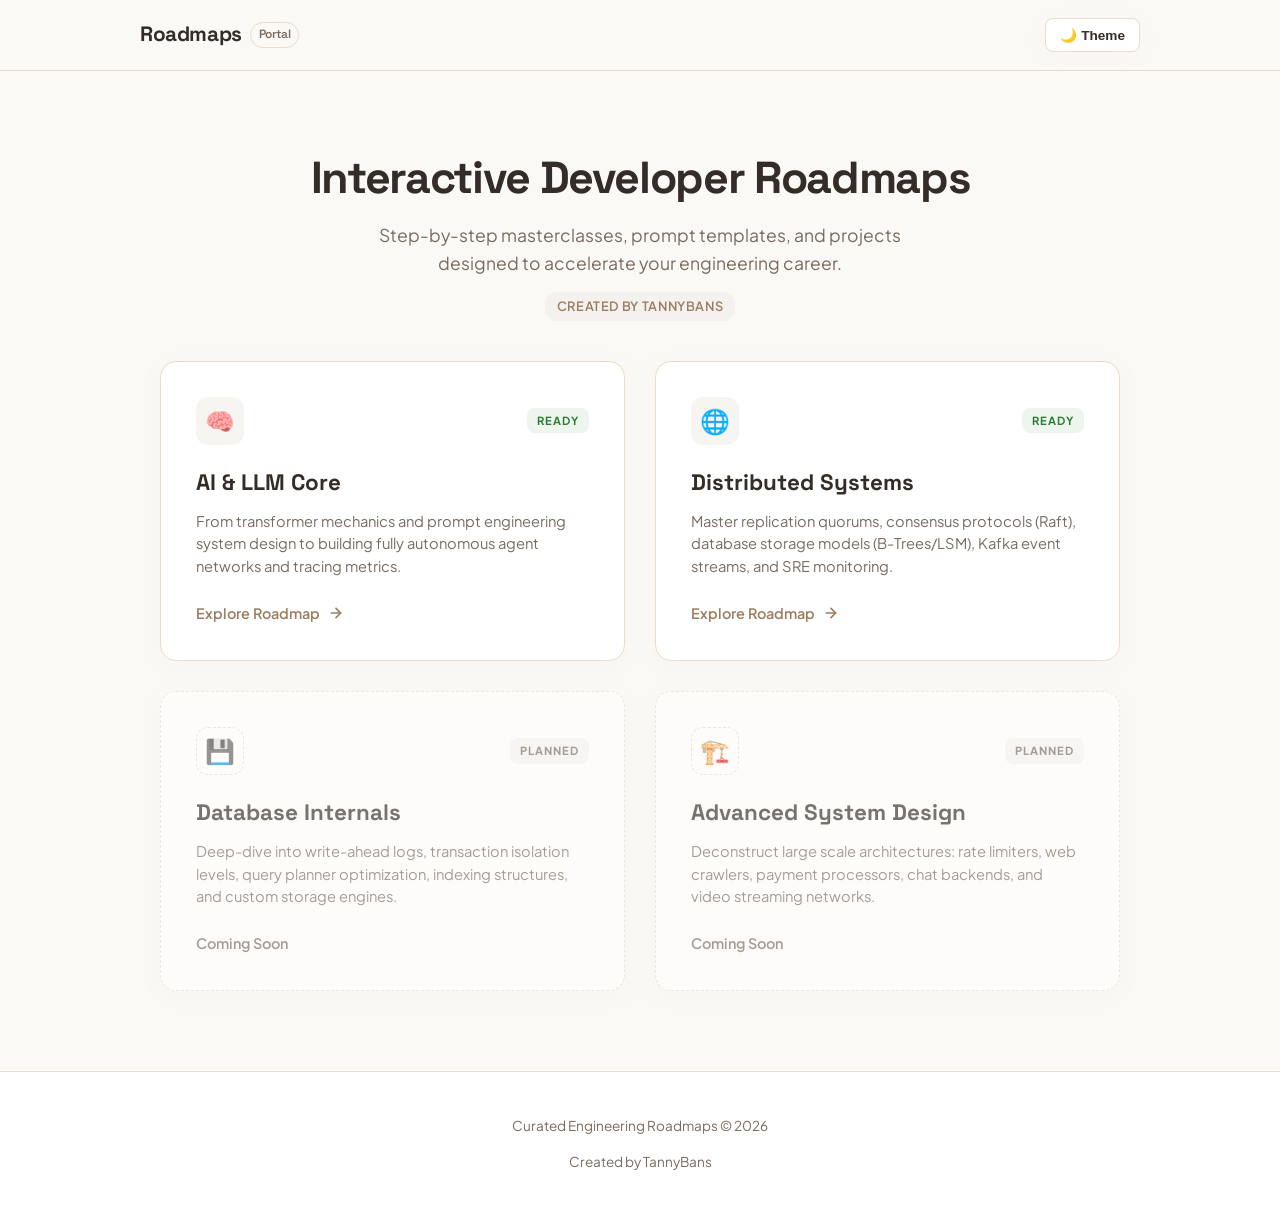
==== index.html @ 7fb56b15 "index" ====
<!DOCTYPE html>
<html lang="en">
<head>
    <meta charset="UTF-8">
    <meta name="viewport" content="width=device-width, initial-scale=1.0">
    <title>Curated Engineering Roadmaps</title>
    <!-- Google Fonts: Plus Jakarta Sans for body, Space Grotesk for headings -->
    <link rel="preconnect" href="https://fonts.googleapis.com">
    <link rel="preconnect" href="https://fonts.gstatic.com" crossorigin>
    <link href="https://fonts.googleapis.com/css2?family=Plus+Jakarta+Sans:wght@400;500;600;700&family=Space+Grotesk:wght@500;600;700&display=swap" rel="stylesheet">
    <style>
        :root {
            /* Warm Paper Mode (Default Theme) */
            --bg-main: #fbf9f6;
            --bg-card: #ffffff;
            --border-card: #ebdcc9;
            --text-main: #342c26;
            --text-muted: #7a6b5f;
            --accent-primary: #9b7e61;
            --accent-hover: #7d654d;
            --shadow-card: 0 4px 24px rgba(155, 126, 97, 0.04);
            --header-border: #ebdcc9;
        }

        [data-theme="dark"] {
            /* Midnight Obsidian Mode */
            --bg-main: #0c0f18;
            --bg-card: #121724;
            --border-card: #1d273a;
            --text-main: #e2e8f0;
            --text-muted: #8a99ad;
            --accent-primary: #38bdf8;
            --accent-hover: #0ea5e9;
            --shadow-card: 0 4px 24px rgba(0, 0, 0, 0.25);
            --header-border: #1d273a;
        }

        * {
            box-sizing: border-box;
        }

        body {
            margin: 0;
            padding: 0;
            background-color: var(--bg-main);
            color: var(--text-main);
            font-family: 'Plus Jakarta Sans', sans-serif;
            line-height: 1.6;
            -webkit-font-smoothing: antialiased;
            transition: background-color 0.25s ease, color 0.25s ease;
            display: flex;
            flex-direction: column;
            min-height: 100vh;
        }

        .btn-toggle {
            transition: background-color 0.2s ease, border-color 0.2s ease, color 0.2s ease;
        }

        /* Top Sticky Header */
        .sticky-header {
            position: sticky;
            top: 0;
            z-index: 100;
            background-color: var(--bg-main);
            border-bottom: 1px solid var(--header-border);
            padding: 18px 24px;
        }

        .header-content {
            max-width: 1000px;
            margin: 0 auto;
            display: flex;
            justify-content: space-between;
            align-items: center;
        }

        .logo-section h1 {
            font-family: 'Space Grotesk', sans-serif;
            font-size: 1.3rem;
            margin: 0;
            color: var(--text-main);
            letter-spacing: -0.02em;
            display: flex;
            align-items: center;
            gap: 8px;
        }

        .logo-section span {
            font-size: 0.75rem;
            font-weight: 600;
            color: var(--text-muted);
            border: 1px solid var(--border-card);
            padding: 2px 8px;
            border-radius: 20px;
        }

        .theme-toggle-btn {
            background-color: var(--bg-card);
            border: 1px solid var(--border-card);
            color: var(--text-main);
            padding: 8px 14px;
            border-radius: 8px;
            cursor: pointer;
            font-size: 0.85rem;
            font-weight: 600;
            box-shadow: var(--shadow-card);
        }

        .theme-toggle-btn:hover {
            border-color: var(--accent-primary);
        }

        /* Hero Section */
        .hero {
            max-width: 800px;
            margin: 80px auto 40px auto;
            text-align: center;
            padding: 0 20px;
        }

        .hero h2 {
            font-family: 'Space Grotesk', sans-serif;
            font-size: 2.8rem;
            font-weight: 700;
            margin: 0 0 16px 0;
            line-height: 1.2;
            letter-spacing: -0.03em;
        }

        .hero p {
            font-size: 1.1rem;
            color: var(--text-muted);
            max-width: 550px;
            margin: 0 auto;
        }

        /* Creator Tag */
        .creator-tag {
            display: inline-block;
            margin-top: 15px;
            font-size: 0.8rem;
            font-weight: 600;
            color: var(--accent-primary);
            background-color: rgba(155, 126, 97, 0.06);
            padding: 4px 12px;
            border-radius: 12px;
            letter-spacing: 0.05em;
            text-transform: uppercase;
        }

        [data-theme="dark"] .creator-tag {
            background-color: rgba(56, 189, 248, 0.06);
        }

        /* Grid Section */
        .portal-grid {
            max-width: 1000px;
            width: 100%;
            margin: 0 auto;
            padding: 0 20px 80px 20px;
            display: grid;
            grid-template-columns: repeat(2, 1fr);
            gap: 30px;
            flex-grow: 1;
        }

        @media (max-width: 768px) {
            .portal-grid {
                grid-template-columns: 1fr;
            }
            .hero h2 {
                font-size: 2.2rem;
            }
        }

        /* Card Designs */
        .roadmap-card {
            background-color: var(--bg-card);
            border: 1px solid var(--border-card);
            border-radius: 16px;
            padding: 35px;
            box-shadow: var(--shadow-card);
            display: flex;
            flex-direction: column;
            justify-content: space-between;
            transition: border-color 0.25s ease, transform 0.25s ease, box-shadow 0.25s ease;
            text-decoration: none;
            color: inherit;
        }

        .roadmap-card:hover {
            border-color: var(--accent-primary);
            transform: translateY(-4px);
            box-shadow: 0 12px 30px rgba(0, 0, 0, 0.04);
        }

        [data-theme="dark"] .roadmap-card:hover {
            box-shadow: 0 12px 30px rgba(0, 0, 0, 0.3);
        }

        .card-header {
            display: flex;
            align-items: center;
            justify-content: space-between;
            margin-bottom: 20px;
        }

        .card-icon {
            width: 48px;
            height: 48px;
            border-radius: 12px;
            background-color: rgba(155, 126, 97, 0.08);
            color: var(--accent-primary);
            display: flex;
            align-items: center;
            justify-content: center;
            font-size: 1.5rem;
        }

        [data-theme="dark"] .card-icon {
            background-color: rgba(56, 189, 248, 0.08);
        }

        .card-status {
            font-size: 0.7rem;
            font-weight: 700;
            text-transform: uppercase;
            letter-spacing: 1px;
            background-color: rgba(46, 125, 50, 0.08);
            color: #2e7d32;
            padding: 4px 10px;
            border-radius: 8px;
        }

        .card-body h3 {
            font-family: 'Space Grotesk', sans-serif;
            font-size: 1.4rem;
            margin: 0 0 10px 0;
            color: var(--text-main);
        }

        .card-body p {
            font-size: 0.92rem;
            color: var(--text-muted);
            margin: 0 0 25px 0;
            line-height: 1.5;
        }

        .card-footer {
            display: flex;
            align-items: center;
            gap: 8px;
            font-weight: 600;
            font-size: 0.9rem;
            color: var(--accent-primary);
        }

        .card-footer svg {
            transition: transform 0.2s ease;
        }

        .roadmap-card:hover .card-footer svg {
            transform: translateX(4px);
        }

        /* Coming Soon Card styling */
        .roadmap-card.coming-soon {
            opacity: 0.65;
            border-style: dashed;
            cursor: default;
        }

        .roadmap-card.coming-soon:hover {
            transform: none;
            border-color: var(--border-card);
            box-shadow: var(--shadow-card);
        }

        .roadmap-card.coming-soon .card-icon {
            background-color: transparent;
            border: 1px dashed var(--border-card);
            color: var(--text-muted);
        }

        .roadmap-card.coming-soon .card-status {
            background-color: rgba(122, 107, 95, 0.08);
            color: var(--text-muted);
        }

        .roadmap-card.coming-soon .card-footer {
            color: var(--text-muted);
        }

        /* Footer styling */
        footer {
            text-align: center;
            padding: 30px 20px;
            border-top: 1px solid var(--header-border);
            color: var(--text-muted);
            font-size: 0.85rem;
            background-color: var(--bg-card);
        }
    </style>
</head>
<body>

    <!-- Sticky Header -->
    <div class="sticky-header">
        <div class="header-content">
            <div class="logo-section">
                <h1>Roadmaps <span>Portal</span></h1>
            </div>
            <button class="theme-toggle-btn btn-toggle" id="theme-toggle-btn" onclick="toggleTheme()">
                <span id="theme-toggle-icon">🌙</span> Theme
            </button>
        </div>
    </div>

    <!-- Hero Section -->
    <div class="hero">
        <h2>Interactive Developer Roadmaps</h2>
        <p>Step-by-step masterclasses, prompt templates, and projects designed to accelerate your engineering career.</p>
        <div class="creator-tag">Created by TannyBans</div>
    </div>

    <!-- Portal Grid -->
    <div class="portal-grid">
        
        <!-- AI / LLM Card -->
        <a href="ai.html" class="roadmap-card">
            <div>
                <div class="card-header">
                    <div class="card-icon">🧠</div>
                    <span class="card-status">Ready</span>
                </div>
                <div class="card-body">
                    <h3>AI & LLM Core</h3>
                    <p>From transformer mechanics and prompt engineering system design to building fully autonomous agent networks and tracing metrics.</p>
                </div>
            </div>
            <div class="card-footer">
                Explore Roadmap
                <svg width="16" height="16" viewBox="0 0 24 24" fill="none" stroke="currentColor" stroke-width="2.5" stroke-linecap="round" stroke-linejoin="round"><line x1="5" y1="12" x2="19" y2="12"></line><polyline points="12 5 19 12 12 19"></polyline></svg>
            </div>
        </a>

        <!-- Distributed Systems Card -->
        <a href="systems.html" class="roadmap-card">
            <div>
                <div class="card-header">
                    <div class="card-icon">🌐</div>
                    <span class="card-status">Ready</span>
                </div>
                <div class="card-body">
                    <h3>Distributed Systems</h3>
                    <p>Master replication quorums, consensus protocols (Raft), database storage models (B-Trees/LSM), Kafka event streams, and SRE monitoring.</p>
                </div>
            </div>
            <div class="card-footer">
                Explore Roadmap
                <svg width="16" height="16" viewBox="0 0 24 24" fill="none" stroke="currentColor" stroke-width="2.5" stroke-linecap="round" stroke-linejoin="round"><line x1="5" y1="12" x2="19" y2="12"></line><polyline points="12 5 19 12 12 19"></polyline></svg>
            </div>
        </a>

        <!-- Future placeholder card (e.g. Databases & Cache Systems) -->
        <div class="roadmap-card coming-soon">
            <div>
                <div class="card-header">
                    <div class="card-icon">💾</div>
                    <span class="card-status">Planned</span>
                </div>
                <div class="card-body">
                    <h3>Database Internals</h3>
                    <p>Deep-dive into write-ahead logs, transaction isolation levels, query planner optimization, indexing structures, and custom storage engines.</p>
                </div>
            </div>
            <div class="card-footer">Coming Soon</div>
        </div>

        <!-- Future placeholder card (e.g. System Design Interview) -->
        <div class="roadmap-card coming-soon">
            <div>
                <div class="card-header">
                    <div class="card-icon">🏗️</div>
                    <span class="card-status">Planned</span>
                </div>
                <div class="card-body">
                    <h3>Advanced System Design</h3>
                    <p>Deconstruct large scale architectures: rate limiters, web crawlers, payment processors, chat backends, and video streaming networks.</p>
                </div>
            </div>
            <div class="card-footer">Coming Soon</div>
        </div>

    </div>

    <!-- Footer -->
    <footer>
        <p>Curated Engineering Roadmaps &copy; 2026</p>
        <p>Created by TannyBans</p>
    </footer>

    <script>
        function toggleTheme() {
            const currentTheme = document.documentElement.getAttribute('data-theme');
            const newTheme = currentTheme === 'dark' ? 'light' : 'dark';
            document.documentElement.setAttribute('data-theme', newTheme);
            localStorage.setItem('roadmap-theme-portal', newTheme);
            updateThemeToggleButton(newTheme);
        }

        function updateThemeToggleButton(theme) {
            const icon = document.getElementById('theme-toggle-icon');
            if (theme === 'dark') {
                icon.textContent = '☀️';
            } else {
                icon.textContent = '🌙';
            }
        }

        // Initialize theme
        document.addEventListener('DOMContentLoaded', () => {
            const savedTheme = localStorage.getItem('roadmap-theme-portal') || 'light';
            document.documentElement.setAttribute('data-theme', savedTheme);
            updateThemeToggleButton(savedTheme);
        });
    </script>
</body>
</html>
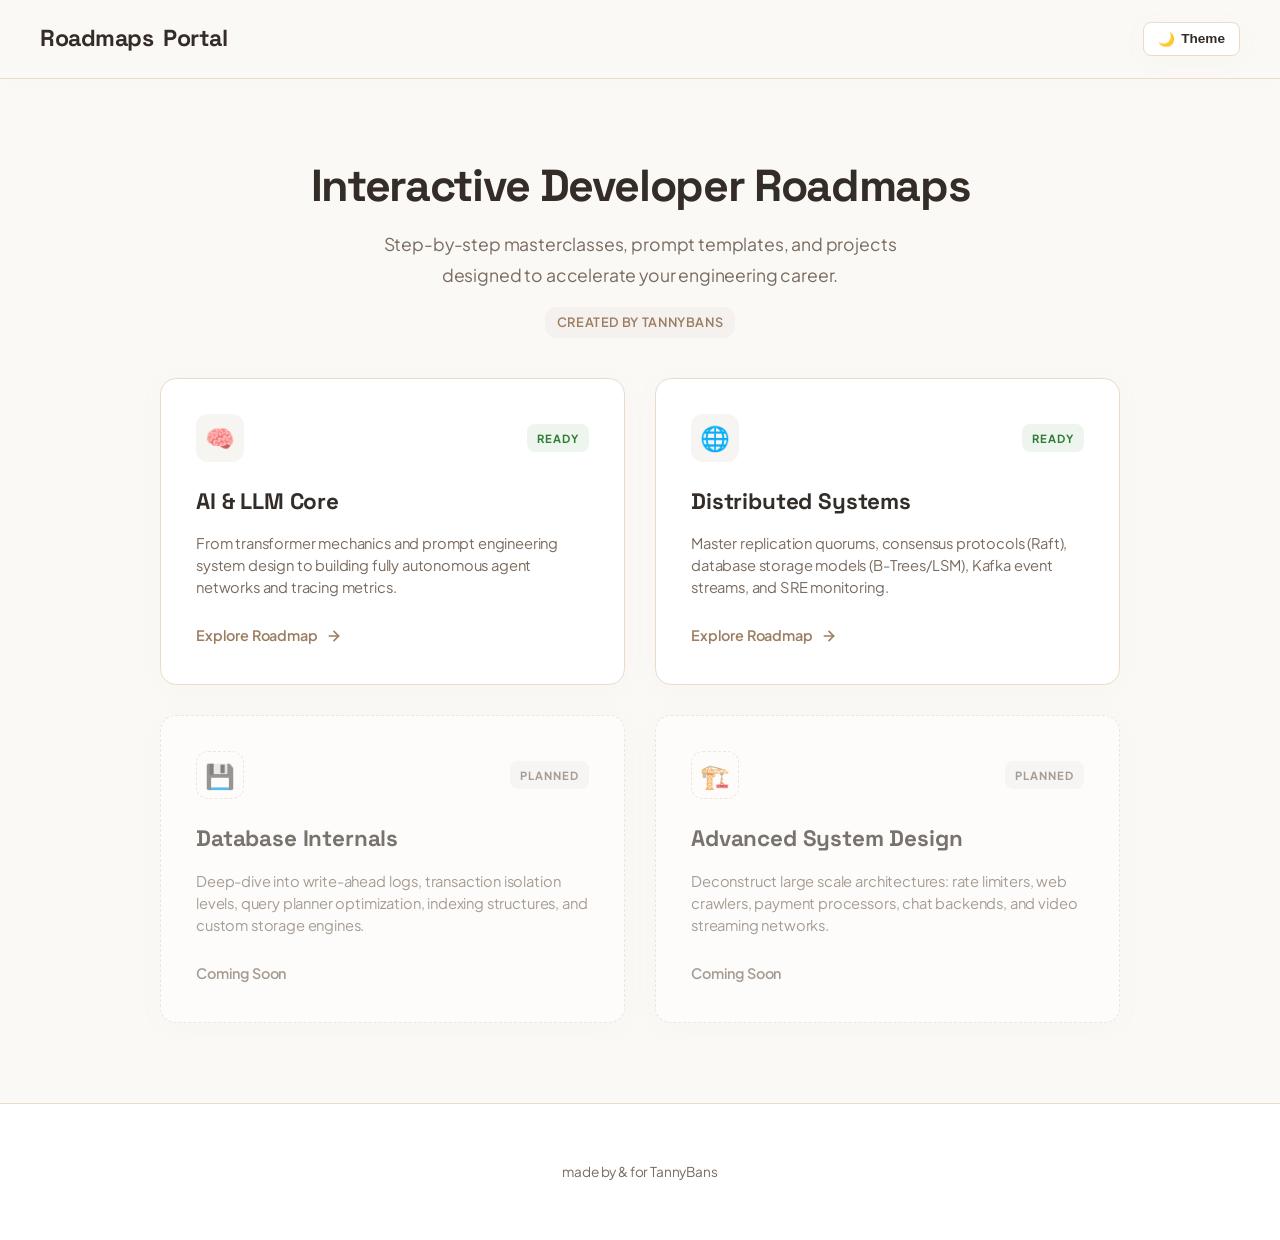
==== commit 0725c562: "better" ====
--- a/index.html
+++ b/index.html
@@ -8,93 +8,12 @@
     <link rel="preconnect" href="https://fonts.googleapis.com">
     <link rel="preconnect" href="https://fonts.gstatic.com" crossorigin>
     <link href="https://fonts.googleapis.com/css2?family=Plus+Jakarta+Sans:wght@400;500;600;700&family=Space+Grotesk:wght@500;600;700&display=swap" rel="stylesheet">
+    
+    <!-- Link Shared Styles -->
+    <link rel="stylesheet" href="shared.css">
+    
     <style>
-        :root {
-            /* Warm Paper Mode (Default Theme) */
-            --bg-main: #fbf9f6;
-            --bg-card: #ffffff;
-            --border-card: #ebdcc9;
-            --text-main: #342c26;
-            --text-muted: #7a6b5f;
-            --accent-primary: #9b7e61;
-            --accent-hover: #7d654d;
-            --shadow-card: 0 4px 24px rgba(155, 126, 97, 0.04);
-            --header-border: #ebdcc9;
-        }
-
-        [data-theme="dark"] {
-            /* Midnight Obsidian Mode */
-            --bg-main: #0c0f18;
-            --bg-card: #121724;
-            --border-card: #1d273a;
-            --text-main: #e2e8f0;
-            --text-muted: #8a99ad;
-            --accent-primary: #38bdf8;
-            --accent-hover: #0ea5e9;
-            --shadow-card: 0 4px 24px rgba(0, 0, 0, 0.25);
-            --header-border: #1d273a;
-        }
-
-        * {
-            box-sizing: border-box;
-        }
-
-        body {
-            margin: 0;
-            padding: 0;
-            background-color: var(--bg-main);
-            color: var(--text-main);
-            font-family: 'Plus Jakarta Sans', sans-serif;
-            line-height: 1.6;
-            -webkit-font-smoothing: antialiased;
-            transition: background-color 0.25s ease, color 0.25s ease;
-            display: flex;
-            flex-direction: column;
-            min-height: 100vh;
-        }
-
-        .btn-toggle {
-            transition: background-color 0.2s ease, border-color 0.2s ease, color 0.2s ease;
-        }
-
-        /* Top Sticky Header */
-        .sticky-header {
-            position: sticky;
-            top: 0;
-            z-index: 100;
-            background-color: var(--bg-main);
-            border-bottom: 1px solid var(--header-border);
-            padding: 18px 24px;
-        }
-
-        .header-content {
-            max-width: 1000px;
-            margin: 0 auto;
-            display: flex;
-            justify-content: space-between;
-            align-items: center;
-        }
-
-        .logo-section h1 {
-            font-family: 'Space Grotesk', sans-serif;
-            font-size: 1.3rem;
-            margin: 0;
-            color: var(--text-main);
-            letter-spacing: -0.02em;
-            display: flex;
-            align-items: center;
-            gap: 8px;
-        }
-
-        .logo-section span {
-            font-size: 0.75rem;
-            font-weight: 600;
-            color: var(--text-muted);
-            border: 1px solid var(--border-card);
-            padding: 2px 8px;
-            border-radius: 20px;
-        }
-
+        /* Landing Page Specific Card Styles */
         .theme-toggle-btn {
             background-color: var(--bg-card);
             border: 1px solid var(--border-card);
@@ -111,7 +30,7 @@
             border-color: var(--accent-primary);
         }
 
-        /* Hero Section */
+        /* Hero Section spacing adjustment */
         .hero {
             max-width: 800px;
             margin: 80px auto 40px auto;
@@ -291,16 +210,6 @@
         .roadmap-card.coming-soon .card-footer {
             color: var(--text-muted);
         }
-
-        /* Footer styling */
-        footer {
-            text-align: center;
-            padding: 30px 20px;
-            border-top: 1px solid var(--header-border);
-            color: var(--text-muted);
-            font-size: 0.85rem;
-            background-color: var(--bg-card);
-        }
     </style>
 </head>
 <body>
@@ -397,34 +306,10 @@
 
     <!-- Footer -->
     <footer>
-        <p>Curated Engineering Roadmaps &copy; 2026</p>
-        <p>Created by TannyBans</p>
+        <p>made by & for TannyBans</p>
     </footer>
 
-    <script>
-        function toggleTheme() {
-            const currentTheme = document.documentElement.getAttribute('data-theme');
-            const newTheme = currentTheme === 'dark' ? 'light' : 'dark';
-            document.documentElement.setAttribute('data-theme', newTheme);
-            localStorage.setItem('roadmap-theme-portal', newTheme);
-            updateThemeToggleButton(newTheme);
-        }
-
-        function updateThemeToggleButton(theme) {
-            const icon = document.getElementById('theme-toggle-icon');
-            if (theme === 'dark') {
-                icon.textContent = '☀️';
-            } else {
-                icon.textContent = '🌙';
-            }
-        }
-
-        // Initialize theme
-        document.addEventListener('DOMContentLoaded', () => {
-            const savedTheme = localStorage.getItem('roadmap-theme-portal') || 'light';
-            document.documentElement.setAttribute('data-theme', savedTheme);
-            updateThemeToggleButton(savedTheme);
-        });
-    </script>
+    <!-- Link Shared Logic -->
+    <script src="shared.js"></script>
 </body>
 </html>
--- a/shared.css
+++ b/shared.css
@@ -0,0 +1,877 @@
+:root {
+    /* Warm Paper Mode (Default Theme) - Soothing & Premium Warmth */
+    --bg-main: #fbf9f6;
+    --bg-card: #ffffff;
+    --bg-code: #f5ede0;
+    --border-card: #ebdcc9;
+    --text-main: #342c26;
+    --text-muted: #7a6b5f;
+    --accent-primary: #9b7e61;
+    --accent-hover: #7d654d;
+    --accent-secondary: #d4ae83;
+    --success: #2e7d32;
+    --success-light: #e8f5e9;
+    --lock-overlay: rgba(251, 249, 246, 0.9);
+    --header-border: #ebdcc9;
+    --shadow-card: 0 4px 24px rgba(155, 126, 97, 0.04);
+    --shadow-glow: 0 0 20px rgba(155, 126, 97, 0.1);
+    
+    --circle-bg: #ebdcc9;
+    --circle-text: #7a6b5f;
+    --line-color: #ebdcc9;
+}
+
+[data-theme="dark"] {
+    /* Midnight Obsidian Dark Mode - Low-Contrast Soothing Dark */
+    --bg-main: #0c0f18;
+    --bg-card: #121724;
+    --bg-code: #161e2e;
+    --border-card: #1d273a;
+    --text-main: #e2e8f0;
+    --text-muted: #8a99ad;
+    --accent-primary: #38bdf8;
+    --accent-hover: #0ea5e9;
+    --accent-secondary: #0284c7;
+    --success: #10b981;
+    --success-light: rgba(16, 185, 129, 0.1);
+    --lock-overlay: rgba(12, 15, 24, 0.92);
+    --header-border: #1d273a;
+    --shadow-card: 0 4px 24px rgba(0, 0, 0, 0.25);
+    --shadow-glow: 0 0 20px rgba(56, 189, 248, 0.15);
+
+    --circle-bg: #1d273a;
+    --circle-text: #8a99ad;
+    --line-color: #1d273a;
+}
+
+* {
+    box-sizing: border-box;
+}
+
+body {
+    margin: 0;
+    padding: 0;
+    background-color: var(--bg-main);
+    color: var(--text-main);
+    font-family: 'Plus Jakarta Sans', sans-serif;
+    line-height: 1.8;
+    letter-spacing: -0.01em;
+    -webkit-font-smoothing: antialiased;
+    transition: background-color 0.25s ease, color 0.25s ease;
+}
+
+.btn-toggle, .btn-copy, .btn-scroll-top, .custom-checkbox, .task-item-label, .graph-node circle, .graph-node text, .graph-edge, .back-home-link {
+    transition: background-color 0.2s ease, border-color 0.2s ease, color 0.2s ease, stroke 0.2s ease, fill 0.2s ease, opacity 0.2s ease, transform 0.2s ease;
+}
+
+.topic-card {
+    background-color: var(--bg-card);
+    border: 1px solid var(--border-card);
+    border-radius: 14px;
+    overflow: hidden;
+    box-shadow: var(--shadow-card);
+    position: relative;
+    transition: border-color 0.2s ease, box-shadow 0.2s ease;
+}
+
+.topic-card:hover {
+    border-color: var(--accent-primary);
+}
+
+/* Top Sticky Header */
+.sticky-header {
+    position: sticky;
+    top: 0;
+    z-index: 100;
+    background-color: var(--bg-main);
+    border-bottom: 1px solid var(--header-border);
+    padding: 18px 24px;
+    box-shadow: 0 4px 20px rgba(0, 0, 0, 0.01);
+}
+
+.header-content {
+    max-width: 1200px;
+    margin: 0 auto;
+    display: flex;
+    justify-content: space-between;
+    align-items: center;
+    flex-wrap: wrap;
+    gap: 15px;
+}
+
+.logo-section h1 {
+    font-family: 'Space Grotesk', sans-serif;
+    font-size: 1.45rem;
+    margin: 0;
+    color: var(--text-main);
+    display: flex;
+    align-items: center;
+    gap: 10px;
+    letter-spacing: -0.02em;
+}
+
+.logo-section p {
+    margin: 4px 0 0 0;
+    font-size: 0.8rem;
+    color: var(--text-muted);
+    font-weight: 500;
+}
+
+.logo-container-wrapper {
+    display: flex;
+    align-items: center;
+    gap: 15px;
+}
+
+.back-home-link {
+    display: inline-flex;
+    align-items: center;
+    justify-content: center;
+    width: 38px;
+    height: 38px;
+    border-radius: 8px;
+    border: 1px solid var(--border-card);
+    background-color: var(--bg-card);
+    color: var(--accent-primary);
+    text-decoration: none;
+    box-shadow: var(--shadow-card);
+}
+
+.back-home-link:hover {
+    border-color: var(--accent-primary);
+    color: var(--accent-hover);
+    transform: translateY(-2px);
+}
+
+.controls-section {
+    display: flex;
+    align-items: center;
+    gap: 15px;
+}
+
+.progress-box {
+    display: flex;
+    align-items: center;
+    gap: 12px;
+    background-color: var(--bg-card);
+    border: 1px solid var(--border-card);
+    padding: 8px 18px;
+    border-radius: 30px;
+    font-size: 0.85rem;
+    font-weight: 600;
+    box-shadow: var(--shadow-card);
+}
+
+.progress-bar-container {
+    width: 100px;
+    height: 6px;
+    background-color: var(--bg-code);
+    border-radius: 3px;
+    overflow: hidden;
+}
+
+.progress-bar-fill {
+    height: 100%;
+    background: linear-gradient(90deg, var(--accent-secondary), var(--accent-primary));
+    width: 0%;
+    transition: width 0.4s ease;
+}
+
+.btn-toggle {
+    background-color: var(--bg-card);
+    border: 1px solid var(--border-card);
+    color: var(--text-main);
+    padding: 8px 14px;
+    border-radius: 8px;
+    cursor: pointer;
+    font-size: 0.85rem;
+    display: flex;
+    align-items: center;
+    gap: 6px;
+    font-weight: 600;
+    box-shadow: var(--shadow-card);
+}
+
+.btn-toggle:hover {
+    border-color: var(--accent-primary);
+}
+
+/* Hero & Intro Section */
+.hero {
+    max-width: 850px;
+    margin: 60px auto 40px auto;
+    text-align: center;
+    padding: 0 20px;
+}
+
+.hero h2 {
+    font-family: 'Space Grotesk', sans-serif;
+    font-size: 2.6rem;
+    font-weight: 700;
+    margin: 0 0 12px 0;
+    line-height: 1.25;
+    color: var(--text-main);
+    letter-spacing: -0.03em;
+}
+
+.hero p.lead {
+    font-size: 1.1rem;
+    line-height: 1.7;
+    color: var(--text-muted);
+    margin: 0 auto;
+    max-width: 650px;
+}
+
+/* Setup Info / Guiding Principles */
+.setup-guide {
+    max-width: 850px;
+    margin: 0 auto 40px auto;
+    background-color: var(--success-light);
+    border: 1px solid rgba(16, 185, 129, 0.15);
+    border-radius: 12px;
+    padding: 18px 24px;
+    display: flex;
+    gap: 15px;
+    align-items: flex-start;
+}
+
+.setup-guide-icon {
+    font-size: 1.4rem;
+    color: var(--success);
+}
+
+.setup-guide-content h4 {
+    margin: 0 0 6px 0;
+    color: var(--text-main);
+    font-family: 'Space Grotesk', sans-serif;
+    font-size: 1.05rem;
+}
+
+.setup-guide-content p {
+    margin: 0;
+    font-size: 0.88rem;
+    color: var(--text-muted);
+    line-height: 1.7;
+}
+
+/* Interactive Map Visualization */
+.map-section {
+    max-width: 800px;
+    margin: 0 auto 60px auto;
+    background-color: var(--bg-card);
+    border: 1px solid var(--border-card);
+    border-radius: 16px;
+    padding: 30px;
+    box-shadow: var(--shadow-card);
+}
+
+.map-section h3 {
+    margin-top: 0;
+    font-family: 'Space Grotesk', sans-serif;
+    font-size: 1.1rem;
+    text-align: center;
+    margin-bottom: 25px;
+    color: var(--accent-primary);
+    letter-spacing: 0.05em;
+    text-transform: uppercase;
+}
+
+.interactive-graph {
+    width: 100%;
+    display: flex;
+    justify-content: center;
+    align-items: center;
+}
+
+.interactive-graph svg {
+    max-width: 100%;
+    height: auto;
+}
+
+/* SVG States styling */
+.graph-node {
+    cursor: pointer;
+}
+.graph-node circle {
+    fill: var(--circle-bg);
+    stroke: var(--border-card);
+    stroke-width: 2px;
+    transition: fill 0.3s, stroke 0.3s, opacity 0.3s;
+}
+.graph-node text {
+    fill: var(--circle-text);
+    font-family: 'Space Grotesk', sans-serif;
+    font-size: 11px;
+    font-weight: bold;
+    text-anchor: middle;
+    dominant-baseline: central;
+    pointer-events: none;
+    transition: fill 0.3s, opacity 0.3s;
+}
+.graph-edge {
+    stroke: var(--line-color);
+    stroke-width: 2px;
+    fill: none;
+    transition: stroke 0.3s, stroke-width 0.3s;
+}
+.graph-node-label {
+    font-size: 10px;
+    fill: var(--text-muted);
+    font-weight: 500;
+}
+
+/* SVG Glows and highlights based on status */
+.graph-node.active circle {
+    stroke: var(--accent-primary);
+    fill: var(--bg-code);
+}
+.graph-node.active text {
+    fill: var(--accent-primary);
+}
+.graph-node.completed circle {
+    fill: var(--success);
+    stroke: var(--success);
+}
+.graph-node.completed text {
+    fill: #ffffff;
+}
+.graph-node.locked circle {
+    opacity: 0.4;
+    stroke-dasharray: 4;
+}
+.graph-node.locked text {
+    opacity: 0.4;
+}
+.graph-edge.active {
+    stroke: var(--accent-primary);
+    stroke-width: 2.5px;
+}
+.graph-edge.completed {
+    stroke: var(--success);
+    stroke-width: 2.5px;
+}
+
+/* Container Layout for Roadmap */
+.roadmap-container {
+    max-width: 1200px;
+    margin: 0 auto;
+    padding: 0 20px 100px 20px;
+    display: flex;
+    flex-direction: column;
+    gap: 60px;
+}
+
+/* Stage Styling */
+.stage-wrapper {
+    position: relative;
+    background-color: var(--bg-card);
+    border: 1px solid var(--border-card);
+    border-radius: 20px;
+    padding: 40px;
+    box-shadow: var(--shadow-card);
+    content-visibility: auto;
+    contain-intrinsic-size: 600px;
+}
+
+.stage-wrapper.locked {
+    pointer-events: none;
+    user-select: none;
+}
+
+.stage-lock-overlay {
+    position: absolute;
+    top: 0;
+    left: 0;
+    right: 0;
+    bottom: 0;
+    background-color: var(--lock-overlay);
+    z-index: 10;
+    border-radius: 20px;
+    display: none;
+    flex-direction: column;
+    justify-content: center;
+    align-items: center;
+    gap: 15px;
+    pointer-events: none;
+}
+
+.stage-wrapper.locked .stage-lock-overlay {
+    display: flex;
+    pointer-events: auto;
+}
+
+.lock-icon-large {
+    font-size: 2.4rem;
+    color: var(--text-muted);
+    animation: float 4s ease-in-out infinite;
+}
+
+.lock-text {
+    font-family: 'Space Grotesk', sans-serif;
+    font-weight: 600;
+    color: var(--text-main);
+    text-align: center;
+    font-size: 1.15rem;
+}
+
+.lock-subtext {
+    font-size: 0.85rem;
+    color: var(--text-muted);
+    text-align: center;
+}
+
+.stage-header {
+    display: flex;
+    justify-content: space-between;
+    align-items: flex-start;
+    border-bottom: 1px solid var(--border-card);
+    padding-bottom: 24px;
+    margin-bottom: 35px;
+    flex-wrap: wrap;
+    gap: 15px;
+}
+
+.stage-badge {
+    font-size: 0.75rem;
+    text-transform: uppercase;
+    letter-spacing: 2px;
+    font-weight: 700;
+    color: var(--accent-primary);
+    margin-bottom: 6px;
+}
+
+.stage-title {
+    font-family: 'Space Grotesk', sans-serif;
+    font-size: 1.75rem;
+    margin: 0;
+    color: var(--text-main);
+    letter-spacing: -0.02em;
+}
+
+.stage-desc {
+    color: var(--text-muted);
+    font-size: 0.95rem;
+    margin-top: 10px;
+    max-width: 850px;
+    line-height: 1.7;
+}
+
+.stage-progress-badge {
+    background-color: var(--bg-code);
+    border: 1px solid var(--border-card);
+    padding: 6px 14px;
+    border-radius: 20px;
+    font-size: 0.8rem;
+    font-weight: 600;
+}
+
+/* Parallel Grid Layout */
+.parallel-tracks-container {
+    display: grid;
+    grid-template-columns: repeat(3, 1fr);
+    gap: 30px;
+    width: 100%;
+}
+
+.parallel-tracks-container.two-columns {
+    grid-template-columns: repeat(2, 1fr);
+}
+
+@media (max-width: 992px) {
+    .parallel-tracks-container, .parallel-tracks-container.two-columns {
+        grid-template-columns: 1fr !important;
+    }
+}
+
+.track-lane {
+    display: flex;
+    flex-direction: column;
+    gap: 30px;
+    transition: opacity 0.25s ease, filter 0.25s ease, transform 0.25s ease;
+}
+
+.track-banner {
+    text-align: center;
+    background: linear-gradient(135deg, rgba(155, 126, 97, 0.05), rgba(212, 174, 131, 0.05));
+    border: 1px solid var(--border-card);
+    padding: 15px;
+    border-radius: 12px;
+}
+
+.track-banner h4 {
+    margin: 0;
+    font-family: 'Space Grotesk', sans-serif;
+    font-size: 1.1rem;
+    color: var(--accent-primary);
+}
+
+.card-header-bar {
+    padding: 24px 28px;
+    cursor: pointer;
+    display: flex;
+    justify-content: space-between;
+    align-items: center;
+    user-select: none;
+    gap: 15px;
+}
+
+.card-header-left {
+    display: flex;
+    align-items: center;
+    gap: 16px;
+    flex: 1;
+}
+
+/* Custom Card Checkbox */
+.card-checkbox-wrapper {
+    position: relative;
+    width: 24px;
+    height: 24px;
+    flex-shrink: 0;
+}
+
+.card-checkbox-wrapper input[type="checkbox"] {
+    position: absolute;
+    opacity: 0;
+    cursor: pointer;
+    height: 0;
+    width: 0;
+}
+
+.custom-checkbox {
+    position: absolute;
+    top: 0;
+    left: 0;
+    height: 24px;
+    width: 24px;
+    background-color: var(--bg-code);
+    border: 2px solid var(--accent-primary);
+    border-radius: 6px;
+    transition: all 0.2s ease;
+}
+
+.card-checkbox-wrapper input:checked ~ .custom-checkbox {
+    background-color: var(--success);
+    border-color: var(--success);
+}
+
+.custom-checkbox::after {
+    content: "";
+    position: absolute;
+    display: none;
+    left: 7px;
+    top: 3px;
+    width: 6px;
+    height: 11px;
+    border: solid white;
+    border-width: 0 2.5px 2.5px 0;
+    transform: rotate(45deg);
+}
+
+.card-checkbox-wrapper input:checked ~ .custom-checkbox::after {
+    display: block;
+}
+
+.topic-titles h4 {
+    margin: 0;
+    font-family: 'Space Grotesk', sans-serif;
+    font-size: 1.15rem;
+    color: var(--text-main);
+    letter-spacing: -0.01em;
+}
+
+.topic-titles p {
+    margin: 4px 0 0 0;
+    font-size: 0.8rem;
+    color: var(--text-muted);
+    font-weight: 500;
+}
+
+.card-header-right {
+    display: flex;
+    align-items: center;
+    gap: 15px;
+}
+
+.card-progress-indicator {
+    font-size: 0.75rem;
+    font-weight: 600;
+    color: var(--text-muted);
+    background-color: var(--bg-code);
+    padding: 4px 10px;
+    border-radius: 12px;
+}
+
+.chevron-icon {
+    width: 20px;
+    height: 20px;
+    stroke: var(--text-muted);
+    fill: none;
+    stroke-width: 2;
+    transition: transform 0.3s ease;
+}
+
+.topic-card.open .chevron-icon {
+    transform: rotate(180deg);
+}
+
+/* Card Content (Accordion panel) */
+.card-content-panel {
+    display: none;
+    border-top: 0px solid transparent;
+}
+
+.topic-card.open .card-content-panel {
+    display: block;
+    border-top: 1px solid var(--border-card);
+}
+
+.card-inner-body {
+    padding: 28px;
+    display: flex;
+    flex-direction: column;
+    gap: 24px;
+}
+
+/* Claude Prompt Box Styling - Auto Height Soothing Layout */
+.prompt-container {
+    display: flex;
+    flex-direction: column;
+    border: 1px solid var(--border-card);
+    border-radius: 10px;
+    background-color: var(--bg-code);
+    overflow: hidden;
+}
+
+.prompt-header {
+    background-color: rgba(155, 126, 97, 0.04);
+    border-bottom: 1px solid var(--border-card);
+    padding: 12px 18px;
+    display: flex;
+    justify-content: space-between;
+    align-items: center;
+}
+
+.prompt-title-wrapper {
+    display: flex;
+    align-items: center;
+    gap: 8px;
+    font-size: 0.8rem;
+    font-weight: 700;
+    text-transform: uppercase;
+    letter-spacing: 0.5px;
+    color: var(--accent-primary);
+}
+
+.btn-copy {
+    background-color: var(--bg-card);
+    border: 1px solid var(--border-card);
+    color: var(--text-main);
+    padding: 5px 12px;
+    border-radius: 6px;
+    font-size: 0.75rem;
+    cursor: pointer;
+    font-weight: 600;
+    display: flex;
+    align-items: center;
+    gap: 4px;
+    box-shadow: var(--shadow-card);
+}
+
+.btn-copy:hover {
+    border-color: var(--accent-primary);
+}
+
+.prompt-body {
+    padding: 20px;
+    font-family: 'JetBrains Mono', monospace;
+    font-size: 0.85rem;
+    line-height: 1.6;
+    white-space: pre-wrap;
+    word-break: break-word;
+    color: var(--text-main);
+    margin: 0;
+    max-height: none;
+    overflow-y: visible;
+    overflow-x: visible;
+}
+
+/* Tasks & Resources Lists */
+.task-list {
+    margin: 0;
+    padding: 0;
+    list-style: none;
+    display: flex;
+    flex-direction: column;
+    gap: 12px;
+}
+
+.task-item-label {
+    display: flex;
+    align-items: flex-start;
+    cursor: pointer;
+    gap: 14px;
+    font-size: 0.95rem;
+    padding: 10px 16px;
+    border-radius: 8px;
+    border: 1px solid transparent;
+}
+
+.task-item-label:hover {
+    background-color: rgba(155, 126, 97, 0.03);
+    border-color: var(--border-card);
+}
+
+[data-theme="dark"] .task-item-label:hover {
+    background-color: rgba(56, 189, 248, 0.03);
+}
+
+.task-item-label input[type="checkbox"] {
+    margin-top: 5px;
+    width: 18px;
+    height: 18px;
+    cursor: pointer;
+    accent-color: var(--success);
+    flex-shrink: 0;
+}
+
+.task-item-text {
+    color: var(--text-main);
+    flex: 1;
+    line-height: 1.6;
+}
+
+.task-item-text a {
+    color: var(--accent-primary);
+    text-decoration: none;
+    font-weight: 600;
+    border-bottom: 1.5px solid rgba(155, 126, 97, 0.15);
+}
+
+.task-item-text a:hover {
+    border-color: var(--accent-primary);
+}
+
+.task-type-badge {
+    font-size: 0.65rem;
+    font-weight: bold;
+    text-transform: uppercase;
+    padding: 3px 7px;
+    border-radius: 4px;
+    margin-right: 8px;
+    letter-spacing: 0.5px;
+    display: inline-block;
+}
+
+.badge-read {
+    background-color: rgba(99, 102, 241, 0.08);
+    color: #6366f1;
+}
+
+.badge-watch {
+    background-color: rgba(245, 158, 11, 0.08);
+    color: #d97706;
+}
+
+.badge-build {
+    background-color: rgba(239, 68, 68, 0.08);
+    color: #ef4444;
+}
+
+.badge-interact {
+    background-color: rgba(16, 185, 129, 0.08);
+    color: #10b981;
+}
+
+.badge-ask {
+    background-color: rgba(34, 211, 238, 0.08);
+    color: var(--accent-primary);
+}
+
+/* Footer styling */
+footer {
+    text-align: center;
+    padding: 50px 20px;
+    border-top: 1px solid var(--border-card);
+    background-color: var(--bg-card);
+    color: var(--text-muted);
+    font-size: 0.85rem;
+}
+
+footer p {
+    margin: 6px 0;
+}
+
+/* Keyframe animations */
+@keyframes float {
+    0% { transform: translateY(0px); }
+    50% { transform: translateY(-8px); }
+    100% { transform: translateY(0px); }
+}
+
+/* Quick Floating Actions */
+.floating-progress-container {
+    position: fixed;
+    bottom: 30px;
+    right: 30px;
+    z-index: 90;
+    display: flex;
+    flex-direction: column;
+    gap: 10px;
+}
+
+.btn-scroll-top {
+    width: 45px;
+    height: 45px;
+    border-radius: 50%;
+    background-color: var(--bg-card);
+    border: 1px solid var(--border-card);
+    color: var(--text-main);
+    display: flex;
+    justify-content: center;
+    align-items: center;
+    cursor: pointer;
+    box-shadow: var(--shadow-card);
+    opacity: 0;
+    transform: scale(0.8);
+    pointer-events: none;
+}
+
+.btn-scroll-top.visible {
+    opacity: 1;
+    transform: scale(1);
+    pointer-events: auto;
+}
+
+.btn-scroll-top:hover {
+    border-color: var(--accent-primary);
+    color: var(--accent-primary);
+}
+
+/* Focus mode indicators for parallel tracks */
+.track-focus-toggle {
+    background: none;
+    border: none;
+    color: var(--text-muted);
+    cursor: pointer;
+    font-size: 0.75rem;
+    margin-top: 6px;
+    padding: 3px 8px;
+    border-radius: 6px;
+    font-weight: 600;
+    background-color: var(--bg-code);
+    border: 1px solid var(--border-card);
+}
+
+.track-focus-toggle:hover {
+    color: var(--text-main);
+    border-color: var(--accent-primary);
+}
+
+.track-lane.dimmed {
+    opacity: 0.2;
+}
+
+.track-lane.focused {
+    transform: scale(1.01);
+}
